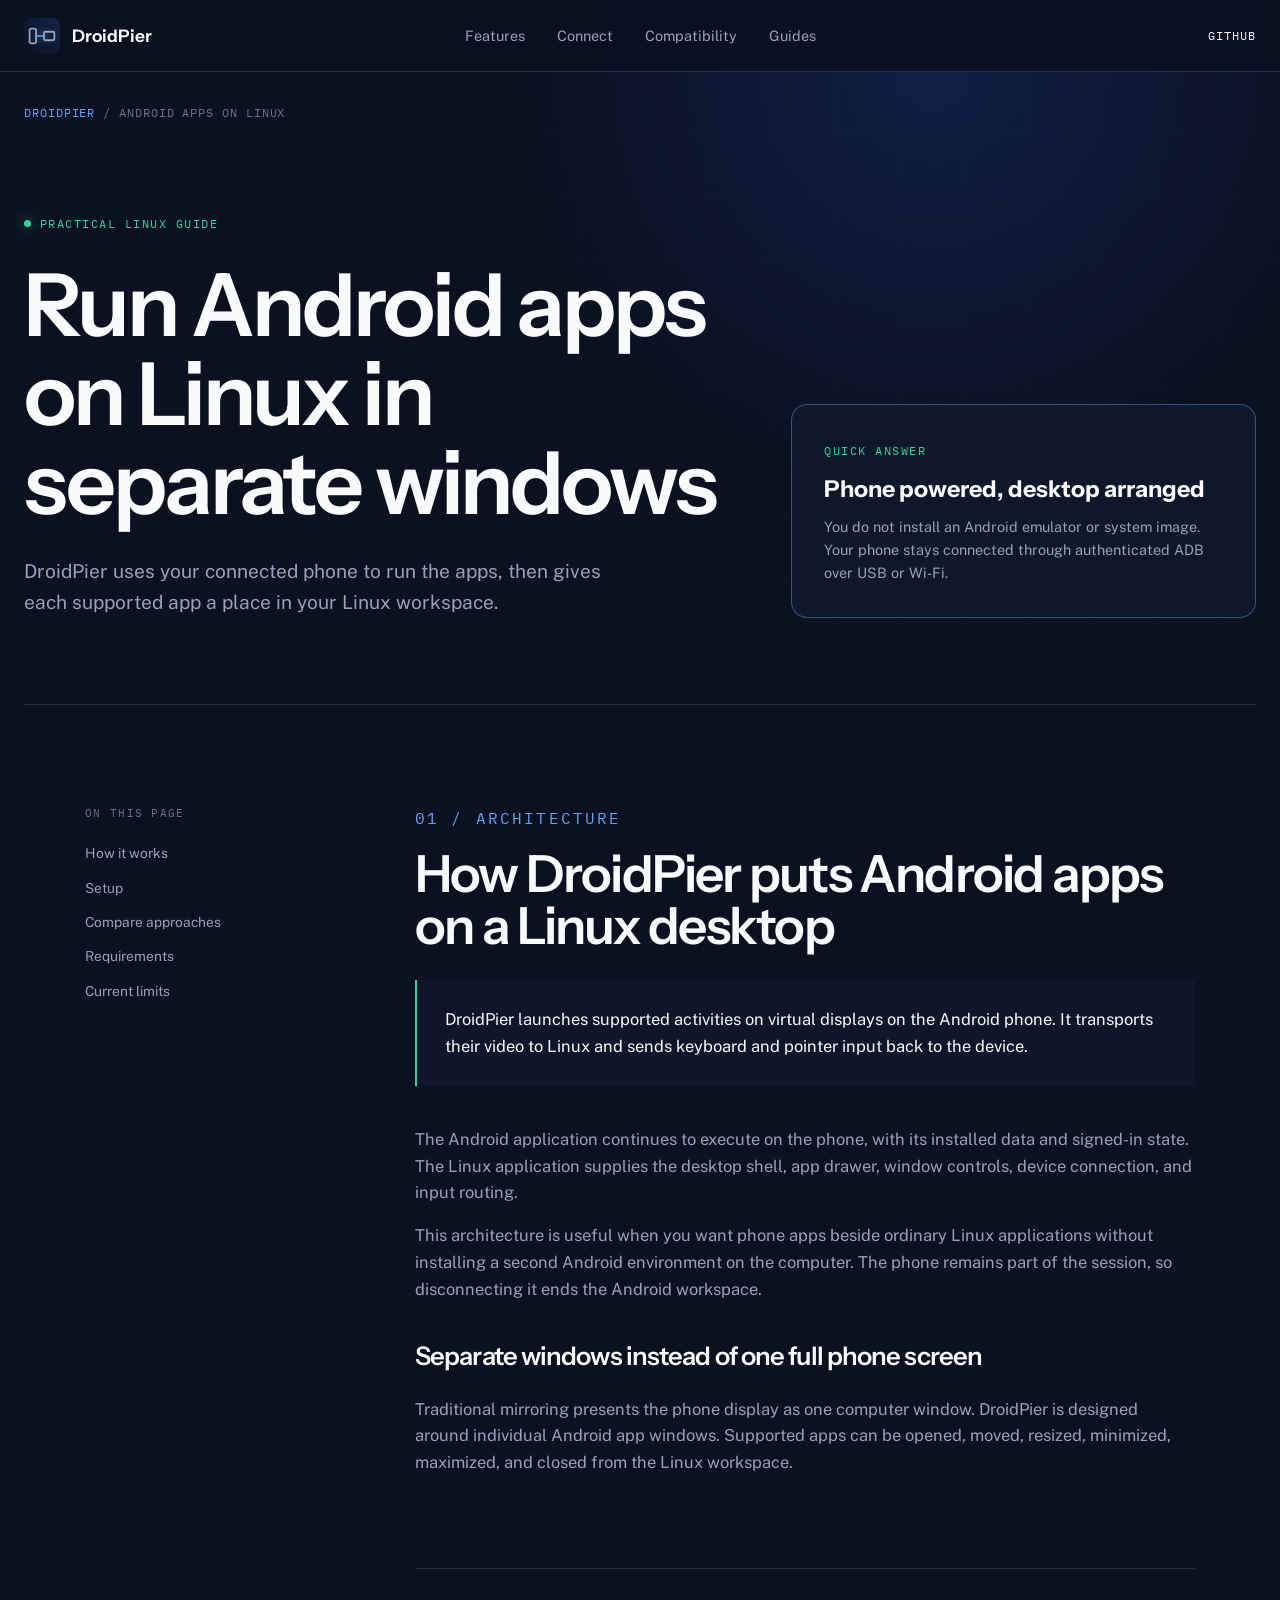
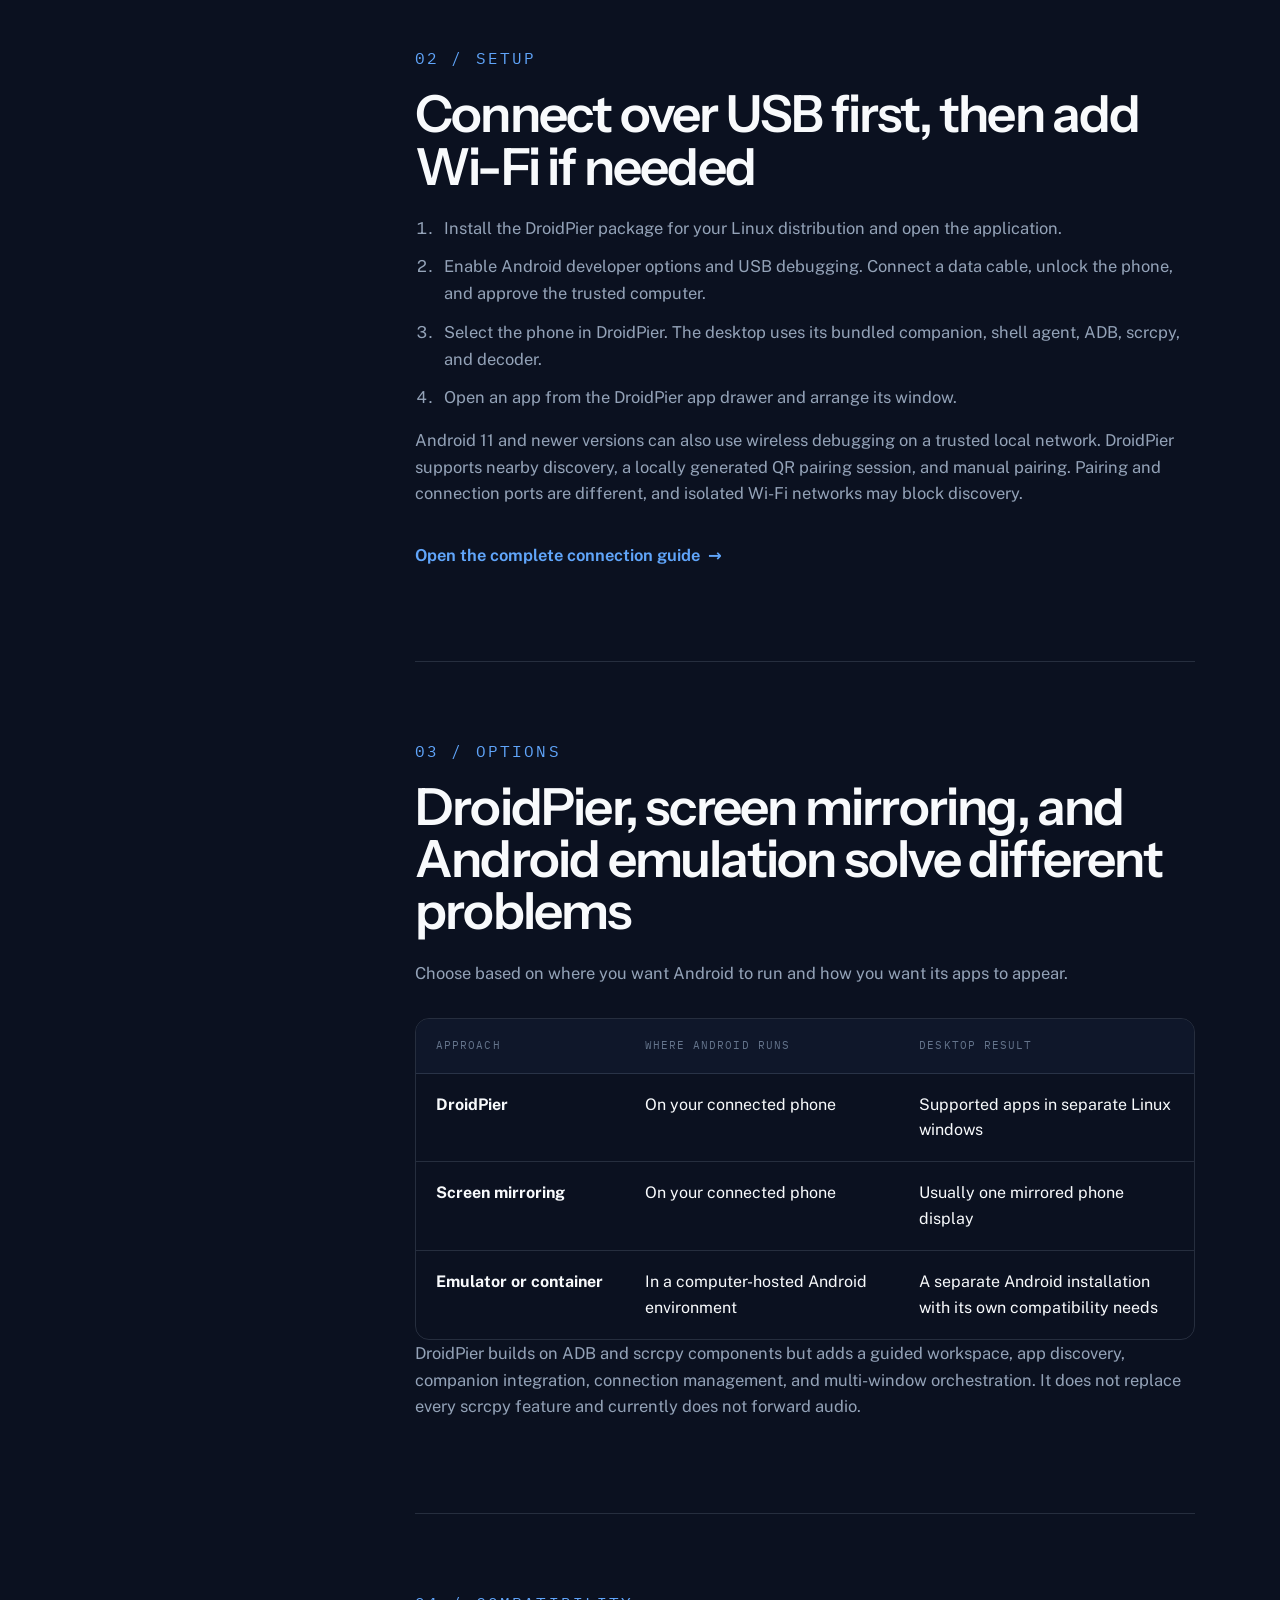
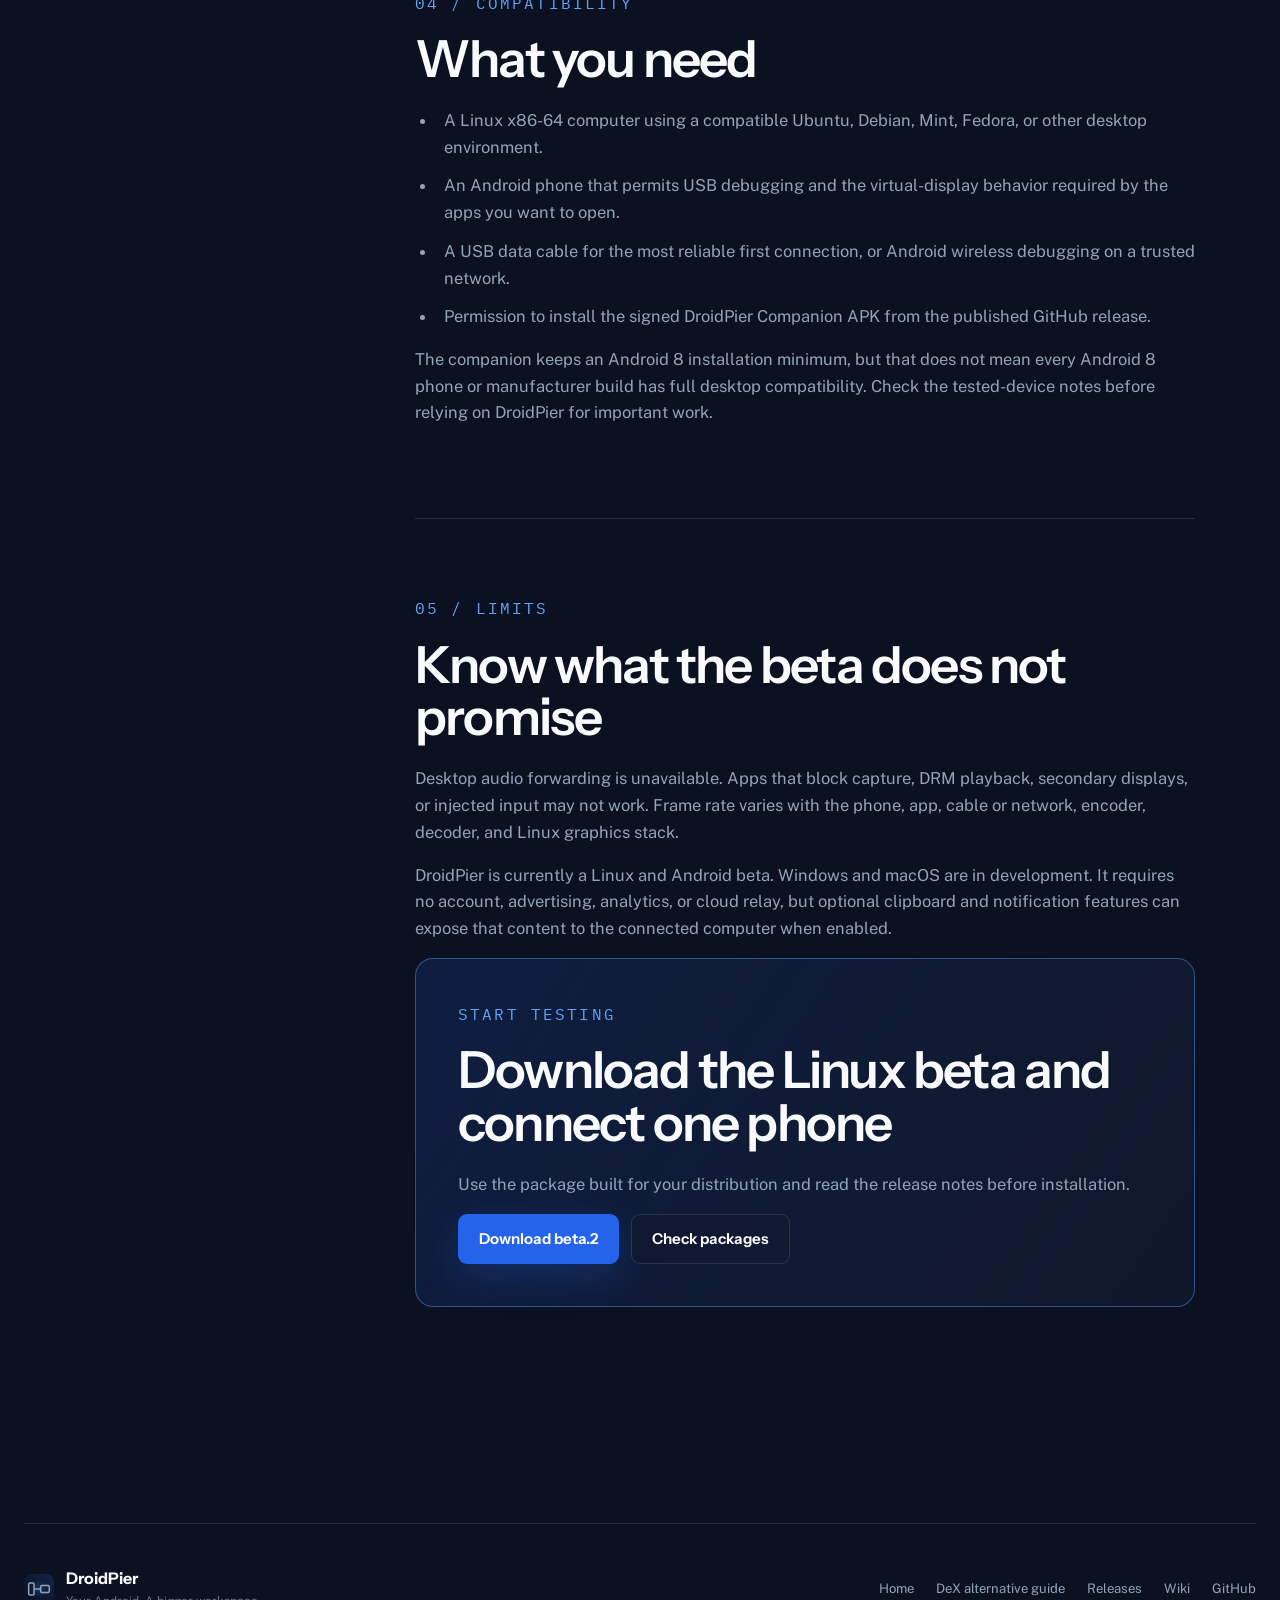
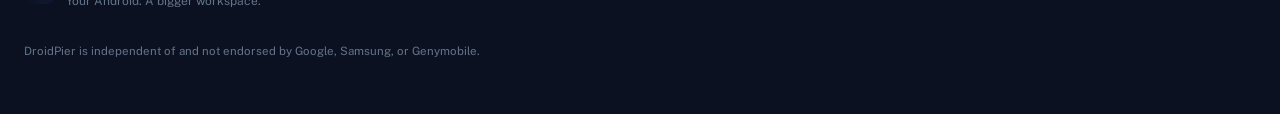
==== site/android-apps-on-linux/index.html @ dd697952 "Add Android desktop search guides" ====
<!doctype html>
<html lang="en">
<head>
  <meta charset="utf-8">
  <meta name="viewport" content="width=device-width, initial-scale=1">
  <title>Run Android Apps on Linux in Separate Windows | DroidPier</title>
  <meta name="description" content="Learn how DroidPier runs Android apps in separate Linux desktop windows using your phone, ADB, and scrcpy over USB or Wi-Fi.">
  <meta name="theme-color" content="#0b1120">
  <meta name="robots" content="index, follow, max-image-preview:large">
  <link rel="canonical" href="https://gysosin.github.io/droidpier/android-apps-on-linux/">
  <link rel="icon" href="../assets/droidpier.svg" type="image/svg+xml">
  <link rel="stylesheet" href="../styles.css">

  <meta property="og:type" content="article">
  <meta property="og:site_name" content="DroidPier">
  <meta property="og:title" content="Run Android apps on Linux in separate windows">
  <meta property="og:description" content="A practical guide to using a connected Android phone as an app source for a Linux desktop workspace.">
  <meta property="og:url" content="https://gysosin.github.io/droidpier/android-apps-on-linux/">
  <meta property="og:image" content="https://gysosin.github.io/droidpier/assets/social-preview.jpg">
  <meta name="twitter:card" content="summary_large_image">

  <script type="application/ld+json">
  {
    "@context": "https://schema.org",
    "@graph": [
      {
        "@type": "TechArticle",
        "headline": "Run Android apps on Linux in separate windows",
        "description": "A guide to running Android phone apps in separate Linux desktop windows with DroidPier.",
        "url": "https://gysosin.github.io/droidpier/android-apps-on-linux/",
        "datePublished": "2026-09-01",
        "dateModified": "2026-09-01",
        "author": {"@type": "Organization", "name": "DroidPier maintainers"},
        "publisher": {"@type": "Organization", "name": "DroidPier"},
        "image": "https://gysosin.github.io/droidpier/assets/social-preview.jpg"
      },
      {
        "@type": "BreadcrumbList",
        "itemListElement": [
          {"@type": "ListItem", "position": 1, "name": "DroidPier", "item": "https://gysosin.github.io/droidpier/"},
          {"@type": "ListItem", "position": 2, "name": "Android apps on Linux", "item": "https://gysosin.github.io/droidpier/android-apps-on-linux/"}
        ]
      }
    ]
  }
  </script>
</head>
<body>
  <a class="skip-link" href="#article">Skip to content</a>
  <header class="site-header">
    <a class="brand" href="../" aria-label="DroidPier home">
      <img src="../assets/droidpier.svg" alt="" width="36" height="36">
      <span>DroidPier</span>
    </a>
    <nav class="main-nav" aria-label="Primary navigation">
      <a href="../#features">Features</a>
      <a href="../#connect">Connect</a>
      <a href="../#compatibility">Compatibility</a>
      <a href="../#guides">Guides</a>
    </nav>
    <a class="header-link" href="https://github.com/gysosin/droidpier">GitHub</a>
  </header>

  <main class="article-page" id="article">
    <nav class="breadcrumbs" aria-label="Breadcrumb">
      <a href="../">DroidPier</a> / Android apps on Linux
    </nav>

    <header class="article-hero">
      <div data-reveal>
        <p class="eyebrow"><span class="status-dot" aria-hidden="true"></span> Practical Linux guide</p>
        <h1>Run Android apps on Linux in separate windows</h1>
        <p class="hero-summary">DroidPier uses your connected phone to run the apps, then gives each supported app a place in your Linux workspace.</p>
      </div>
      <aside class="article-signal" data-reveal>
        <span class="telemetry">QUICK ANSWER</span>
        <strong>Phone powered, desktop arranged</strong>
        <p>You do not install an Android emulator or system image. Your phone stays connected through authenticated ADB over USB or Wi-Fi.</p>
      </aside>
    </header>

    <div class="article-layout">
      <nav class="article-nav" aria-label="On this page">
        <span>On this page</span>
        <a href="#how-it-works">How it works</a>
        <a href="#setup">Setup</a>
        <a href="#compare">Compare approaches</a>
        <a href="#requirements">Requirements</a>
        <a href="#limits">Current limits</a>
      </nav>

      <article class="prose">
        <section id="how-it-works" data-reveal>
          <p class="section-index">01 / Architecture</p>
          <h2>How DroidPier puts Android apps on a Linux desktop</h2>
          <div class="answer-box">
            <p>DroidPier launches supported activities on virtual displays on the Android phone. It transports their video to Linux and sends keyboard and pointer input back to the device.</p>
          </div>
          <p>The Android application continues to execute on the phone, with its installed data and signed-in state. The Linux application supplies the desktop shell, app drawer, window controls, device connection, and input routing.</p>
          <p>This architecture is useful when you want phone apps beside ordinary Linux applications without installing a second Android environment on the computer. The phone remains part of the session, so disconnecting it ends the Android workspace.</p>
          <h3>Separate windows instead of one full phone screen</h3>
          <p>Traditional mirroring presents the phone display as one computer window. DroidPier is designed around individual Android app windows. Supported apps can be opened, moved, resized, minimized, maximized, and closed from the Linux workspace.</p>
        </section>

        <section id="setup" data-reveal>
          <p class="section-index">02 / Setup</p>
          <h2>Connect over USB first, then add Wi-Fi if needed</h2>
          <ol>
            <li>Install the DroidPier package for your Linux distribution and open the application.</li>
            <li>Enable Android developer options and USB debugging. Connect a data cable, unlock the phone, and approve the trusted computer.</li>
            <li>Select the phone in DroidPier. The desktop uses its bundled companion, shell agent, ADB, scrcpy, and decoder.</li>
            <li>Open an app from the DroidPier app drawer and arrange its window.</li>
          </ol>
          <p>Android 11 and newer versions can also use wireless debugging on a trusted local network. DroidPier supports nearby discovery, a locally generated QR pairing session, and manual pairing. Pairing and connection ports are different, and isolated Wi-Fi networks may block discovery.</p>
          <p><a class="text-link" href="https://github.com/gysosin/droidpier/blob/main/docs/USER_GUIDE.md">Open the complete connection guide <span aria-hidden="true">→</span></a></p>
        </section>

        <section id="compare" data-reveal>
          <p class="section-index">03 / Options</p>
          <h2>DroidPier, screen mirroring, and Android emulation solve different problems</h2>
          <p>Choose based on where you want Android to run and how you want its apps to appear.</p>
          <div class="comparison" role="table" aria-label="Android on Linux approaches">
            <div class="comparison-row" role="row">
              <span role="columnheader">Approach</span><span role="columnheader">Where Android runs</span><span role="columnheader">Desktop result</span>
            </div>
            <div class="comparison-row" role="row">
              <strong role="cell">DroidPier</strong><span role="cell">On your connected phone</span><span role="cell">Supported apps in separate Linux windows</span>
            </div>
            <div class="comparison-row" role="row">
              <strong role="cell">Screen mirroring</strong><span role="cell">On your connected phone</span><span role="cell">Usually one mirrored phone display</span>
            </div>
            <div class="comparison-row" role="row">
              <strong role="cell">Emulator or container</strong><span role="cell">In a computer-hosted Android environment</span><span role="cell">A separate Android installation with its own compatibility needs</span>
            </div>
          </div>
          <p>DroidPier builds on ADB and scrcpy components but adds a guided workspace, app discovery, companion integration, connection management, and multi-window orchestration. It does not replace every scrcpy feature and currently does not forward audio.</p>
        </section>

        <section id="requirements" data-reveal>
          <p class="section-index">04 / Compatibility</p>
          <h2>What you need</h2>
          <ul>
            <li>A Linux x86-64 computer using a compatible Ubuntu, Debian, Mint, Fedora, or other desktop environment.</li>
            <li>An Android phone that permits USB debugging and the virtual-display behavior required by the apps you want to open.</li>
            <li>A USB data cable for the most reliable first connection, or Android wireless debugging on a trusted network.</li>
            <li>Permission to install the signed DroidPier Companion APK from the published GitHub release.</li>
          </ul>
          <p>The companion keeps an Android 8 installation minimum, but that does not mean every Android 8 phone or manufacturer build has full desktop compatibility. Check the tested-device notes before relying on DroidPier for important work.</p>
        </section>

        <section id="limits" data-reveal>
          <p class="section-index">05 / Limits</p>
          <h2>Know what the beta does not promise</h2>
          <p>Desktop audio forwarding is unavailable. Apps that block capture, DRM playback, secondary displays, or injected input may not work. Frame rate varies with the phone, app, cable or network, encoder, decoder, and Linux graphics stack.</p>
          <p>DroidPier is currently a Linux and Android beta. Windows and macOS are in development. It requires no account, advertising, analytics, or cloud relay, but optional clipboard and notification features can expose that content to the connected computer when enabled.</p>
          <div class="article-cta">
            <p class="section-index">Start testing</p>
            <h2>Download the Linux beta and connect one phone</h2>
            <p>Use the package built for your distribution and read the release notes before installation.</p>
            <div class="actions">
              <a class="button button-primary" href="https://github.com/gysosin/droidpier/releases/tag/v0.1.0-beta.2">Download beta.2</a>
              <a class="button button-secondary" href="../#compatibility">Check packages</a>
            </div>
          </div>
        </section>
      </article>
    </div>
  </main>

  <footer>
    <div class="footer-brand">
      <img src="../assets/droidpier.svg" alt="" width="30" height="30">
      <div><strong>DroidPier</strong><span>Your Android. A bigger workspace.</span></div>
    </div>
    <nav aria-label="Project links">
      <a href="../">Home</a>
      <a href="../samsung-dex-alternative-linux/">DeX alternative guide</a>
      <a href="https://github.com/gysosin/droidpier/releases">Releases</a>
      <a href="https://github.com/gysosin/droidpier/wiki">Wiki</a>
      <a href="https://github.com/gysosin/droidpier">GitHub</a>
    </nav>
    <p class="legal">DroidPier is independent of and not endorsed by Google, Samsung, or Genymobile.</p>
  </footer>
  <script src="../site.js" defer></script>
</body>
</html>
---- site/styles.css ----
@font-face {
  font-family: "Instrument Sans";
  src: url("assets/fonts/instrument-sans.woff2") format("woff2");
  font-display: swap;
  font-style: normal;
  font-weight: 400 700;
}

@font-face {
  font-family: "Public Sans";
  src: url("assets/fonts/public-sans.woff2") format("woff2");
  font-display: swap;
  font-style: normal;
  font-weight: 300 800;
}

@font-face {
  font-family: "IBM Plex Mono";
  src: url("assets/fonts/ibm-plex-mono.woff2") format("woff2");
  font-display: swap;
  font-style: normal;
  font-weight: 400;
}

:root {
  color-scheme: dark;
  --ink: #f8fafc;
  --muted: #94a3b8;
  --quiet: #64748b;
  --bg: #0b1120;
  --panel: #111a2e;
  --panel-strong: #16213a;
  --line: rgba(148, 163, 184, 0.2);
  --line-bright: rgba(96, 165, 250, 0.42);
  --signal: #60a5fa;
  --signal-dark: #2563eb;
  --trace: #34d399;
  --display: "Instrument Sans", system-ui, sans-serif;
  --body: "Public Sans", system-ui, sans-serif;
  --mono: "IBM Plex Mono", ui-monospace, monospace;
  --page: min(1240px, calc(100vw - 48px));
}

* { box-sizing: border-box; }
html { scroll-behavior: smooth; scroll-padding-top: 88px; }
body {
  margin: 0;
  color: var(--ink);
  background: var(--bg);
  font-family: var(--body);
  font-size: 16px;
  line-height: 1.62;
  text-rendering: optimizeLegibility;
}

body::before {
  content: "";
  position: fixed;
  inset: 0;
  z-index: -2;
  pointer-events: none;
  background:
    radial-gradient(circle at 73% 8%, rgba(37, 99, 235, 0.18), transparent 34%),
    linear-gradient(rgba(148, 163, 184, 0.025) 1px, transparent 1px),
    linear-gradient(90deg, rgba(148, 163, 184, 0.025) 1px, transparent 1px);
  background-size: auto, 64px 64px, 64px 64px;
}

a { color: inherit; text-decoration: none; }
img { display: block; max-width: 100%; height: auto; }
h1, h2, h3, p, figure { margin-top: 0; }
h1, h2, h3 { font-family: var(--display); line-height: 1.02; letter-spacing: -0.035em; }
h1 { max-width: 780px; margin-bottom: 28px; font-size: clamp(3.2rem, 6.1vw, 5.4rem); font-weight: 620; }
h2 { max-width: 850px; margin-bottom: 22px; font-size: clamp(2.25rem, 5vw, 4.7rem); font-weight: 600; }
h3 { font-size: clamp(1.35rem, 2vw, 2rem); font-weight: 590; }
p { color: var(--muted); }

:focus-visible { outline: 3px solid var(--trace); outline-offset: 4px; }
.skip-link {
  position: fixed;
  top: 12px;
  left: 12px;
  z-index: 100;
  padding: 10px 14px;
  color: var(--bg);
  background: var(--ink);
  transform: translateY(-160%);
}
.skip-link:focus { transform: none; }

.site-header {
  position: sticky;
  top: 0;
  z-index: 20;
  width: 100%;
  min-height: 72px;
  padding: 12px max(24px, calc((100vw - 1240px) / 2));
  display: grid;
  grid-template-columns: 1fr auto 1fr;
  align-items: center;
  gap: 32px;
  border-bottom: 1px solid var(--line);
  background: rgba(11, 17, 32, 0.88);
  backdrop-filter: blur(18px);
}

.brand, .footer-brand { display: flex; align-items: center; gap: 12px; font-family: var(--display); }
.brand { justify-self: start; font-size: 1.08rem; font-weight: 650; }
.brand img, .footer-brand img { border-radius: 8px; }
.main-nav { display: flex; gap: 32px; font-size: 0.9rem; color: var(--muted); }
.main-nav a, .header-link, footer a { transition: color 160ms ease; }
.main-nav a:hover, .header-link:hover, footer a:hover { color: var(--signal); }
.header-link { justify-self: end; font-family: var(--mono); font-size: 0.78rem; letter-spacing: 0.08em; text-transform: uppercase; }

.hero {
  width: var(--page);
  min-height: calc(100vh - 72px);
  margin: 0 auto;
  padding: 92px 0 78px;
  display: grid;
  grid-template-columns: minmax(0, 1.12fr) minmax(500px, 0.88fr);
  align-items: center;
  gap: 64px;
}
.hero-copy { position: relative; z-index: 2; }
.eyebrow, .section-index, .telemetry, .fact-label {
  font-family: var(--mono);
  font-size: 0.72rem;
  letter-spacing: 0.13em;
  text-transform: uppercase;
}
.eyebrow { display: flex; align-items: center; gap: 9px; margin-bottom: 28px; color: var(--trace); }
.status-dot { width: 7px; height: 7px; border-radius: 50%; background: var(--trace); box-shadow: 0 0 14px rgba(52, 211, 153, 0.7); }
.hero-summary { max-width: 620px; margin-bottom: 32px; font-size: clamp(1.08rem, 1.5vw, 1.28rem); }
.actions { display: flex; flex-wrap: wrap; gap: 12px; }
.button {
  min-height: 48px;
  padding: 12px 20px;
  display: inline-flex;
  align-items: center;
  justify-content: center;
  border: 1px solid transparent;
  border-radius: 9px;
  font-family: var(--display);
  font-size: 0.94rem;
  font-weight: 650;
  transition: transform 160ms ease, background-color 160ms ease, border-color 160ms ease;
}
.button:hover { transform: translateY(-2px); }
.button-primary { color: #fff; background: var(--signal-dark); box-shadow: 0 12px 40px rgba(37, 99, 235, 0.25); }
.button-primary:hover { background: #1d4ed8; }
.button-secondary { border-color: var(--line); background: rgba(17, 26, 46, 0.72); }
.button-secondary:hover { border-color: var(--line-bright); }
.release-note { margin: 19px 0 0; font-family: var(--mono); font-size: 0.72rem; }

.hero-visual {
  margin: 0 -4vw 0 0;
  padding: 10px;
  border: 1px solid var(--line-bright);
  border-radius: 16px;
  background: rgba(17, 26, 46, 0.76);
  box-shadow: 0 32px 100px rgba(0, 0, 0, 0.44), 0 0 90px rgba(37, 99, 235, 0.08);
  transform: perspective(1500px) rotateY(-3deg);
}
.hero-visual img { width: 100%; border-radius: 8px; }
.window-bar { height: 34px; padding: 0 8px 8px; display: flex; align-items: center; justify-content: space-between; color: var(--quiet); font-family: var(--mono); font-size: 0.62rem; letter-spacing: 0.12em; }
.hero-visual figcaption { padding: 10px 6px 2px; color: var(--quiet); font-size: 0.72rem; }

.fact-strip {
  width: var(--page);
  margin: 0 auto;
  display: grid;
  grid-template-columns: repeat(4, 1fr);
  border-top: 1px solid var(--line);
  border-bottom: 1px solid var(--line);
}
.fact-strip > div { padding: 24px 28px; border-right: 1px solid var(--line); }
.fact-strip > div:last-child { border-right: 0; }
.fact-label { display: block; margin-bottom: 3px; color: var(--quiet); }
.fact-strip strong { font-family: var(--display); font-size: 0.98rem; }

.section { width: var(--page); margin: 0 auto; padding: 150px 0; }
.section-intro { display: grid; grid-template-columns: 0.36fr 1.2fr 0.72fr; gap: 42px; align-items: start; margin-bottom: 70px; }
.section-intro.compact { grid-template-columns: 0.36fr 1.8fr; }
.section-index { color: var(--signal); }
.section-intro p:last-child { font-size: 1.03rem; }

.feature-grid { display: grid; grid-template-columns: 1.12fr 0.88fr; gap: 18px; }
.feature {
  overflow: hidden;
  border: 1px solid var(--line);
  border-radius: 18px;
  background: rgba(17, 26, 46, 0.74);
}
.feature-copy { padding: 42px 42px 28px; }
.feature h3 { margin: 13px 0 15px; }
.feature p { margin-bottom: 0; }
.telemetry { color: var(--trace); }
.feature img { width: calc(100% - 36px); margin: 0 18px 18px; border: 1px solid var(--line); border-radius: 10px; }
.feature-large { grid-row: span 2; }
.feature-connect { align-self: stretch; }
.feature-privacy { padding: 40px; border-color: rgba(52, 211, 153, 0.28); background: linear-gradient(135deg, rgba(17, 26, 46, 0.9), rgba(20, 46, 52, 0.65)); }
.text-link { display: inline-flex; gap: 8px; margin-top: 18px; color: var(--signal); font-weight: 650; }

.connect { border-top: 1px solid var(--line); }
.link-rail { margin: 0; padding: 0; list-style: none; border-top: 1px solid var(--line); }
.link-rail li { position: relative; display: grid; grid-template-columns: 120px 1fr; gap: 38px; padding: 42px 0; border-bottom: 1px solid var(--line); }
.rail-node { width: 48px; height: 48px; display: grid; place-items: center; border: 1px solid var(--line-bright); border-radius: 50%; color: var(--signal); font-family: var(--mono); font-size: 0.75rem; }
.link-rail h3 { margin: 4px 0 12px; }
.link-rail p { max-width: 760px; margin-bottom: 0; }
.inline-note { max-width: 770px; margin: 34px 0 0 158px; padding-left: 18px; border-left: 2px solid var(--trace); }
.inline-note strong { color: var(--ink); }

.compatibility { border-top: 1px solid var(--line); }
.package-table { border: 1px solid var(--line); border-radius: 16px; overflow: hidden; }
.package-row { min-height: 68px; padding: 16px 24px; display: grid; grid-template-columns: 1.4fr 1fr 0.65fr; align-items: center; border-bottom: 1px solid var(--line); }
.package-row:last-child { border-bottom: 0; }
.package-head { min-height: 48px; color: var(--quiet); background: rgba(17, 26, 46, 0.72); font-family: var(--mono); font-size: 0.68rem; letter-spacing: 0.12em; text-transform: uppercase; }
.package-row span { color: var(--muted); }
.status { width: fit-content; padding: 5px 9px; border-radius: 99px; font-family: var(--mono); font-size: 0.7rem; }
.status.beta { color: var(--trace); background: rgba(52, 211, 153, 0.1); }
.status.planned { color: var(--muted); background: rgba(148, 163, 184, 0.1); }
.limitations { margin-top: 28px; padding: 34px; border-left: 2px solid var(--signal); background: rgba(17, 26, 46, 0.55); }
.limitations h3 { margin-bottom: 12px; }
.limitations p { max-width: 900px; }

.guide-section { border-top: 1px solid var(--line); }
.guide-links { display: grid; grid-template-columns: 1.16fr 0.84fr; gap: 18px; }
.guide-link { min-height: 350px; padding: 44px; display: flex; flex-direction: column; justify-content: flex-end; border: 1px solid var(--line); border-radius: 18px; background: rgba(17, 26, 46, 0.74); transition: transform 180ms ease, border-color 180ms ease, background-color 180ms ease; }
.guide-link:first-child { background: linear-gradient(145deg, rgba(37, 99, 235, 0.18), rgba(17, 26, 46, 0.78) 58%); }
.guide-link:hover { transform: translateY(-3px); border-color: var(--line-bright); }
.guide-link h3 { max-width: 630px; margin: 16px 0; font-size: clamp(1.75rem, 3vw, 3rem); }
.guide-link p { max-width: 620px; }
.guide-link strong { margin-top: 20px; color: var(--signal); }

.article-page { width: var(--page); margin: 0 auto; }
.breadcrumbs { padding: 32px 0 0; color: var(--quiet); font-family: var(--mono); font-size: 0.72rem; letter-spacing: 0.08em; text-transform: uppercase; }
.breadcrumbs a { color: var(--signal); }
.article-hero { padding: 92px 0 86px; display: grid; grid-template-columns: minmax(0, 1.2fr) minmax(360px, 0.8fr); gap: 70px; align-items: end; border-bottom: 1px solid var(--line); }
.article-hero h1 { max-width: 900px; font-size: clamp(3.2rem, 6.8vw, 6.4rem); }
.article-hero .hero-summary { margin-bottom: 0; }
.article-signal { padding: 32px; border: 1px solid var(--line-bright); border-radius: 16px; background: rgba(17, 26, 46, 0.78); }
.article-signal strong { display: block; margin: 12px 0; font-family: var(--display); font-size: 1.45rem; line-height: 1.2; }
.article-signal p { margin-bottom: 0; font-size: 0.9rem; }
.article-layout { padding: 100px 0 140px; display: grid; grid-template-columns: 250px minmax(0, 780px); gap: 80px; justify-content: center; }
.article-nav { position: sticky; top: 104px; align-self: start; display: grid; gap: 12px; color: var(--muted); font-size: 0.86rem; }
.article-nav span { margin-bottom: 8px; color: var(--quiet); font-family: var(--mono); font-size: 0.68rem; letter-spacing: 0.12em; text-transform: uppercase; }
.article-nav a:hover { color: var(--signal); }
.prose section { padding: 0 0 76px; scroll-margin-top: 100px; }
.prose section + section { padding-top: 76px; border-top: 1px solid var(--line); }
.prose h2 { font-size: clamp(2rem, 4vw, 3.6rem); }
.prose h3 { margin-top: 38px; line-height: 1.15; }
.prose p, .prose li { font-size: 1.03rem; }
.prose ul, .prose ol { padding-left: 22px; color: var(--muted); }
.prose li { margin-bottom: 12px; padding-left: 7px; }
.answer-box { margin: 28px 0 40px; padding: 26px 28px; border-left: 2px solid var(--trace); background: rgba(17, 26, 46, 0.66); }
.answer-box p { margin: 0; color: var(--ink); }
.comparison { margin-top: 32px; border: 1px solid var(--line); border-radius: 14px; overflow: hidden; }
.comparison-row { padding: 18px 20px; display: grid; grid-template-columns: 1fr 1.35fr 1.35fr; gap: 20px; border-bottom: 1px solid var(--line); }
.comparison-row:last-child { border-bottom: 0; }
.comparison-row:first-child { color: var(--quiet); background: rgba(17, 26, 46, 0.8); font-family: var(--mono); font-size: 0.67rem; letter-spacing: 0.1em; text-transform: uppercase; }
.article-cta { padding: 42px; border: 1px solid var(--line-bright); border-radius: 18px; background: linear-gradient(125deg, rgba(37, 99, 235, 0.16), rgba(17, 26, 46, 0.76)); }
.article-cta h2 { font-size: clamp(2rem, 4vw, 3.3rem); }

.faq { border-top: 1px solid var(--line); }
.faq-list { max-width: 920px; margin-left: auto; }
details { border-top: 1px solid var(--line); }
details:last-child { border-bottom: 1px solid var(--line); }
summary { position: relative; padding: 27px 48px 27px 0; cursor: pointer; font-family: var(--display); font-size: 1.25rem; font-weight: 580; list-style: none; }
summary::-webkit-details-marker { display: none; }
summary::after { content: "+"; position: absolute; right: 6px; color: var(--signal); font-family: var(--mono); font-size: 1.4rem; font-weight: 400; }
details[open] summary::after { content: "-"; }
details p { max-width: 760px; padding: 0 0 28px; margin-bottom: 0; }

.download { width: var(--page); margin: 0 auto 64px; padding: 70px; display: flex; align-items: flex-end; justify-content: space-between; gap: 54px; border: 1px solid var(--line-bright); border-radius: 20px; background: linear-gradient(115deg, rgba(37, 99, 235, 0.17), rgba(17, 26, 46, 0.84) 52%, rgba(52, 211, 153, 0.08)); }
.download h2 { max-width: 680px; font-size: clamp(2.2rem, 4.6vw, 4.6rem); }
.download p:not(.section-index) { max-width: 650px; margin-bottom: 0; }
.download .actions { flex-shrink: 0; }

footer { width: var(--page); margin: 0 auto; padding: 42px 0 54px; display: grid; grid-template-columns: 1fr auto; gap: 30px; align-items: center; border-top: 1px solid var(--line); }
.footer-brand strong, .footer-brand span { display: block; }
.footer-brand span { color: var(--quiet); font-family: var(--body); font-size: 0.75rem; }
footer nav { display: flex; flex-wrap: wrap; justify-content: flex-end; gap: 22px; color: var(--muted); font-size: 0.82rem; }
.legal { grid-column: 1 / -1; margin: 0; color: var(--quiet); font-size: 0.72rem; }

.js [data-reveal] { opacity: 0; transform: translateY(18px); transition: opacity 650ms ease, transform 650ms ease; }
.js [data-reveal].is-visible { opacity: 1; transform: none; }

@media (max-width: 1080px) {
  .hero { min-height: auto; grid-template-columns: 1fr; padding-top: 76px; }
  .hero-copy { max-width: 850px; }
  .hero-visual { width: min(980px, 100%); margin: 0; transform: none; }
  .section-intro { grid-template-columns: 0.3fr 1.15fr; }
  .section-intro > p:last-child { grid-column: 2; }
  .feature-grid { grid-template-columns: 1fr; }
  .guide-links { grid-template-columns: 1fr; }
  .feature-large { grid-row: auto; }
  .feature img { max-height: 620px; object-fit: cover; object-position: top; }
  .download { align-items: flex-start; flex-direction: column; }
  .article-hero { grid-template-columns: 1fr; }
  .article-layout { grid-template-columns: 1fr; }
  .article-nav { position: static; padding-bottom: 28px; border-bottom: 1px solid var(--line); }
}

@media (max-width: 760px) {
  :root { --page: calc(100vw - 32px); }
  .site-header { min-height: 64px; padding: 10px 16px; grid-template-columns: 1fr auto; }
  .main-nav { display: none; }
  .hero { padding: 62px 0 58px; gap: 44px; }
  h1 { font-size: clamp(3rem, 15vw, 4.7rem); }
  .hero-visual { padding: 7px; border-radius: 12px; }
  .window-bar { height: 28px; }
  .fact-strip { grid-template-columns: 1fr 1fr; }
  .fact-strip > div { padding: 18px; }
  .fact-strip > div:nth-child(2) { border-right: 0; }
  .fact-strip > div:nth-child(-n+2) { border-bottom: 1px solid var(--line); }
  .section { padding: 100px 0; }
  .section-intro, .section-intro.compact { grid-template-columns: 1fr; gap: 14px; margin-bottom: 46px; }
  .section-intro > p:last-child { grid-column: auto; }
  .feature-copy, .feature-privacy { padding: 28px; }
  .feature img { width: calc(100% - 20px); margin: 0 10px 10px; }
  .link-rail li { grid-template-columns: 56px 1fr; gap: 18px; padding: 32px 0; }
  .rail-node { width: 42px; height: 42px; }
  .inline-note { margin-left: 74px; }
  .package-row { grid-template-columns: 1fr auto; gap: 3px 16px; padding: 16px 18px; }
  .package-row > :nth-child(2) { grid-column: 1; grid-row: 2; }
  .package-row > :nth-child(3) { grid-column: 2; grid-row: 1 / span 2; }
  .package-head { display: none; }
  .download { padding: 42px 28px; }
  .guide-link { min-height: 310px; padding: 30px; }
  .article-hero { padding: 68px 0 64px; gap: 38px; }
  .article-hero h1 { font-size: clamp(3rem, 14vw, 4.7rem); }
  .article-layout { padding: 70px 0 100px; gap: 48px; }
  .prose section { padding-bottom: 58px; }
  .prose section + section { padding-top: 58px; }
  .comparison-row { grid-template-columns: 1fr; gap: 5px; }
  .comparison-row:first-child { display: none; }
  .comparison-row strong { color: var(--signal); }
  .article-cta { padding: 30px; }
  footer { grid-template-columns: 1fr; }
  footer nav { justify-content: flex-start; }
}

@media (prefers-reduced-motion: reduce) {
  html { scroll-behavior: auto; }
  *, *::before, *::after { scroll-behavior: auto !important; transition-duration: 0.01ms !important; animation-duration: 0.01ms !important; animation-iteration-count: 1 !important; }
  .js [data-reveal] { opacity: 1; transform: none; }
}
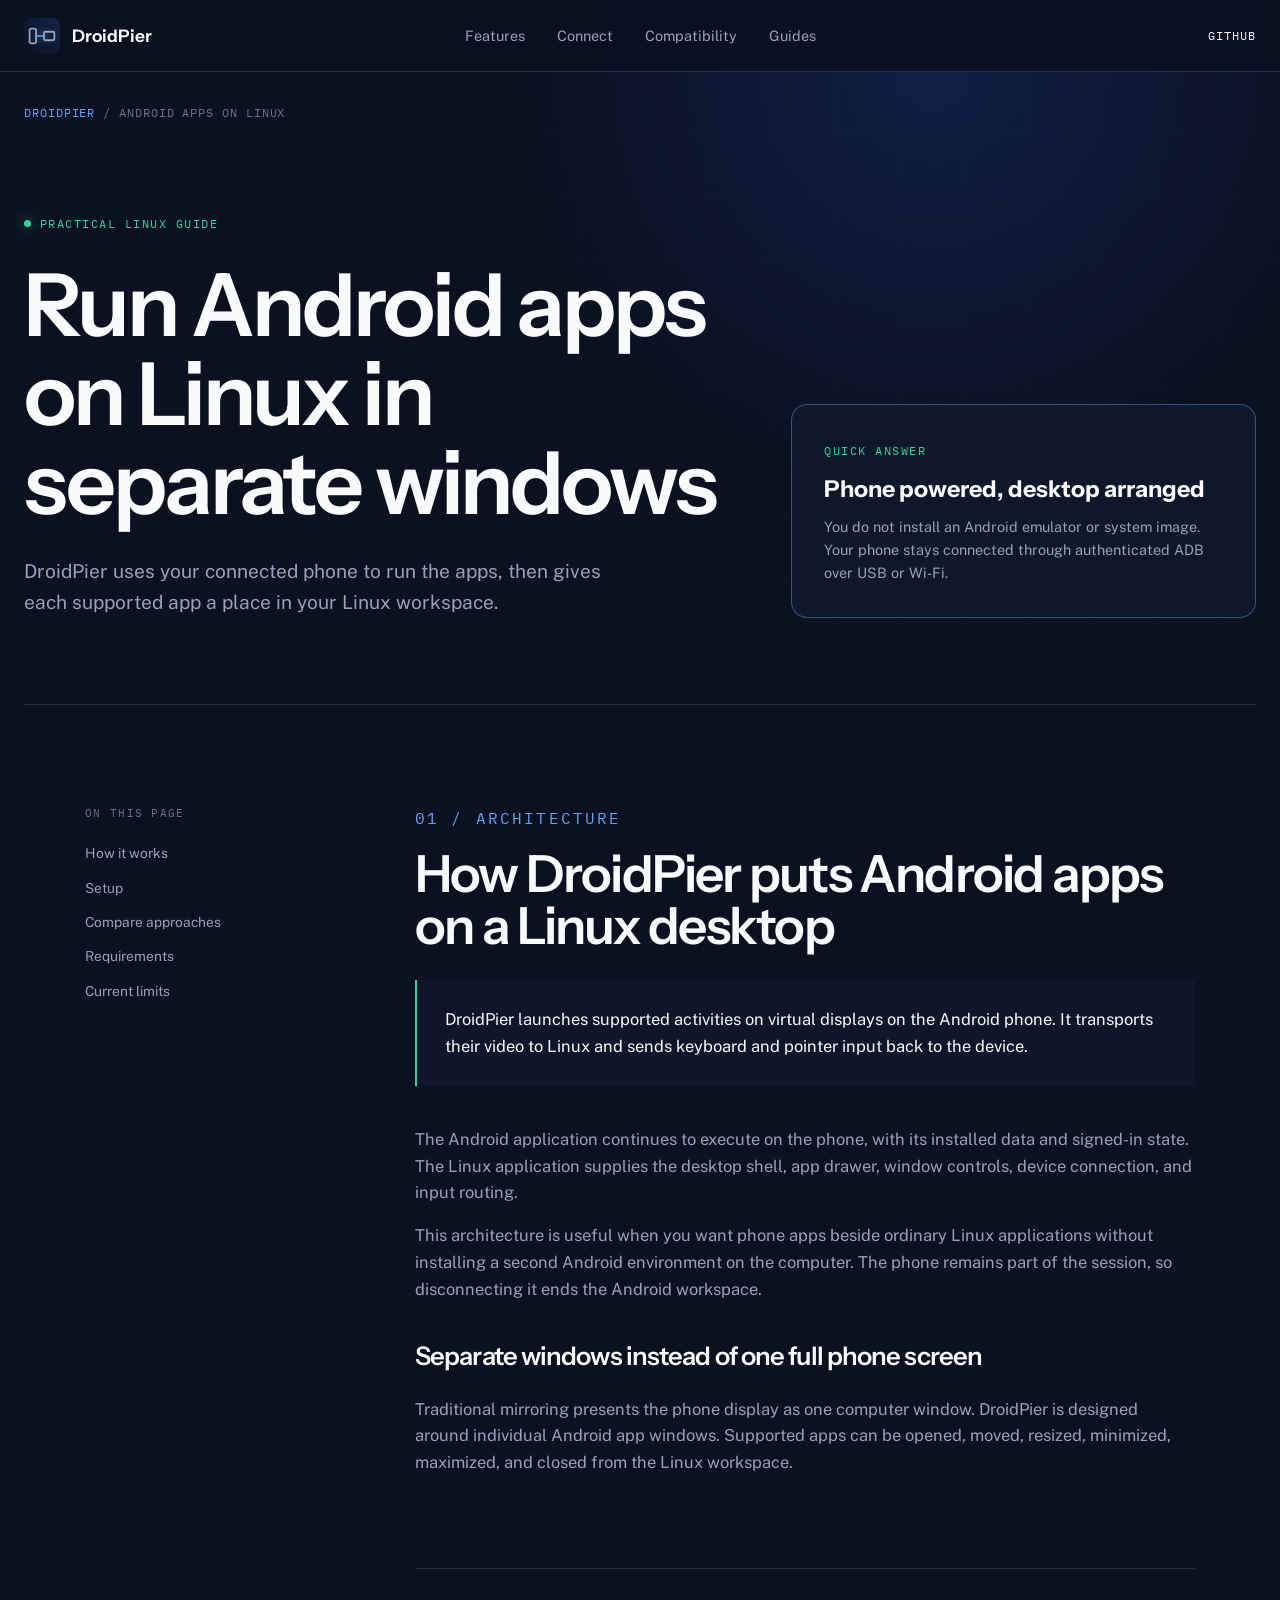
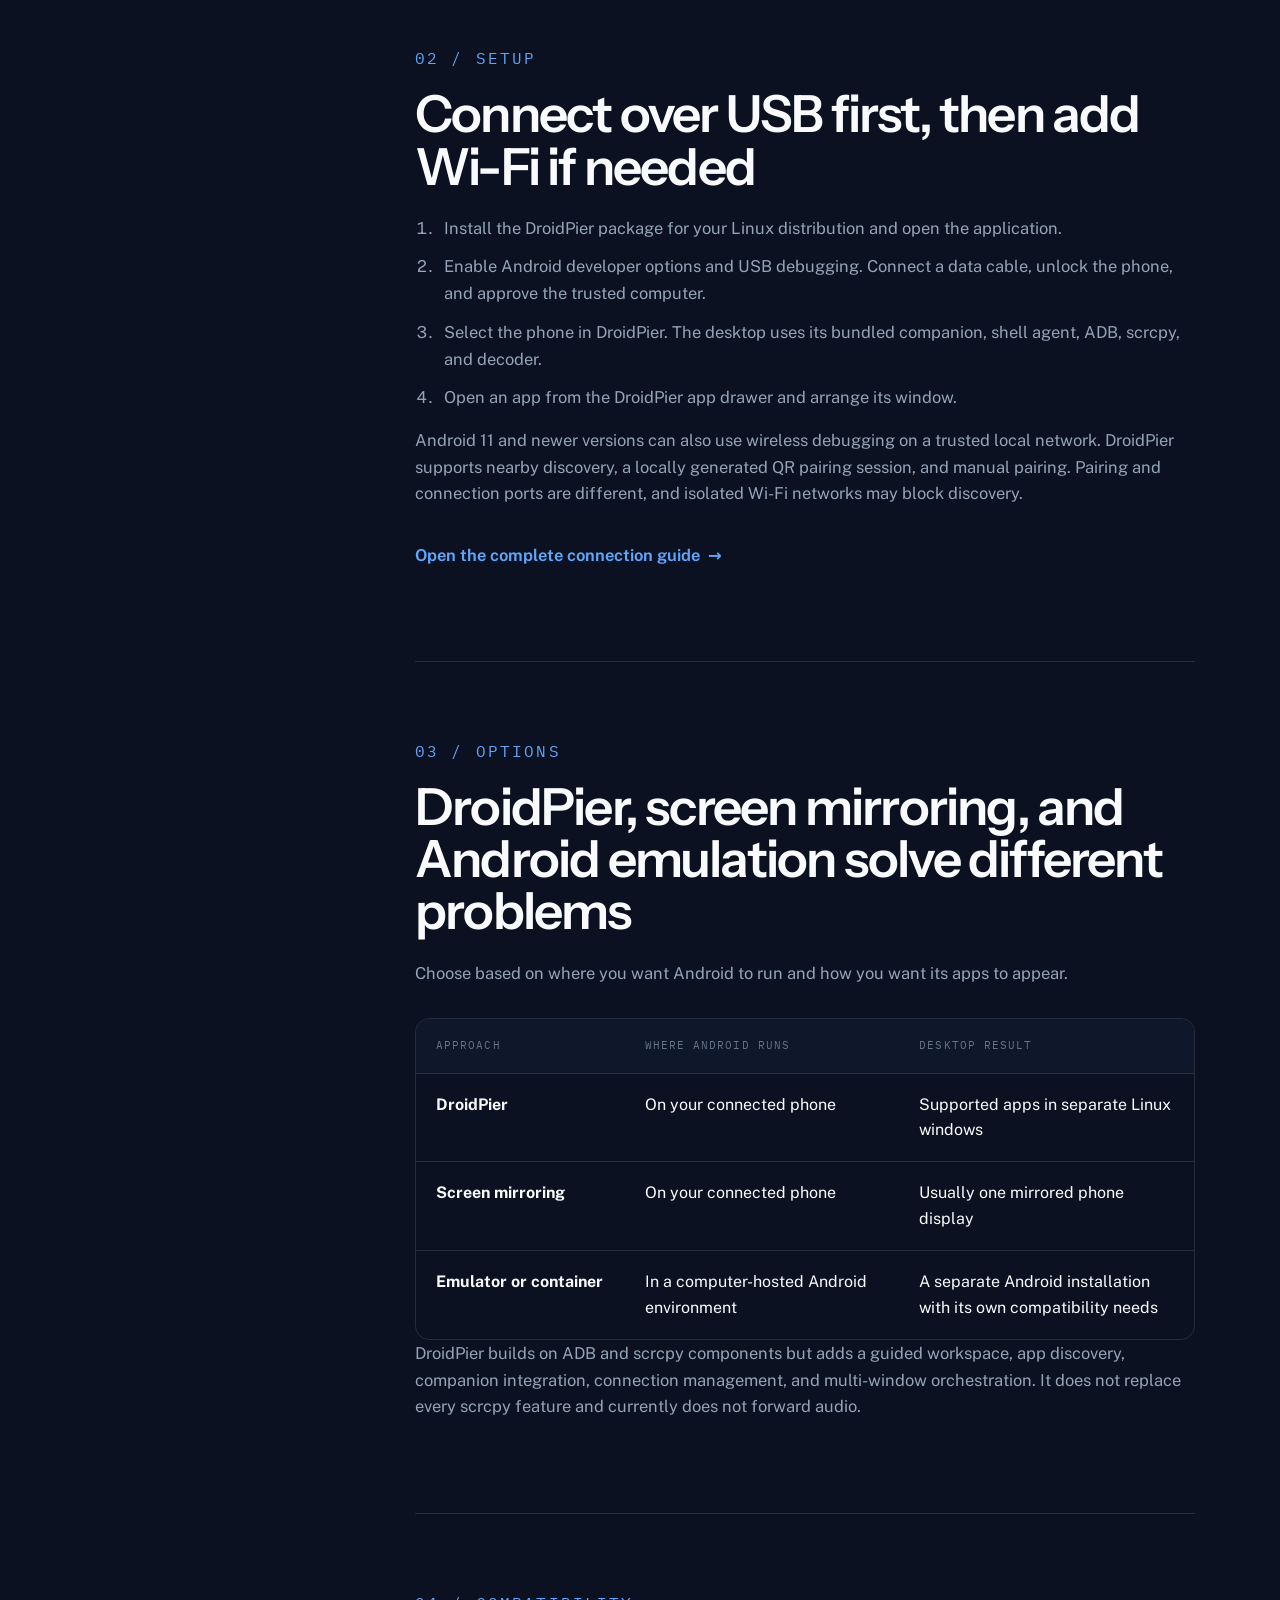
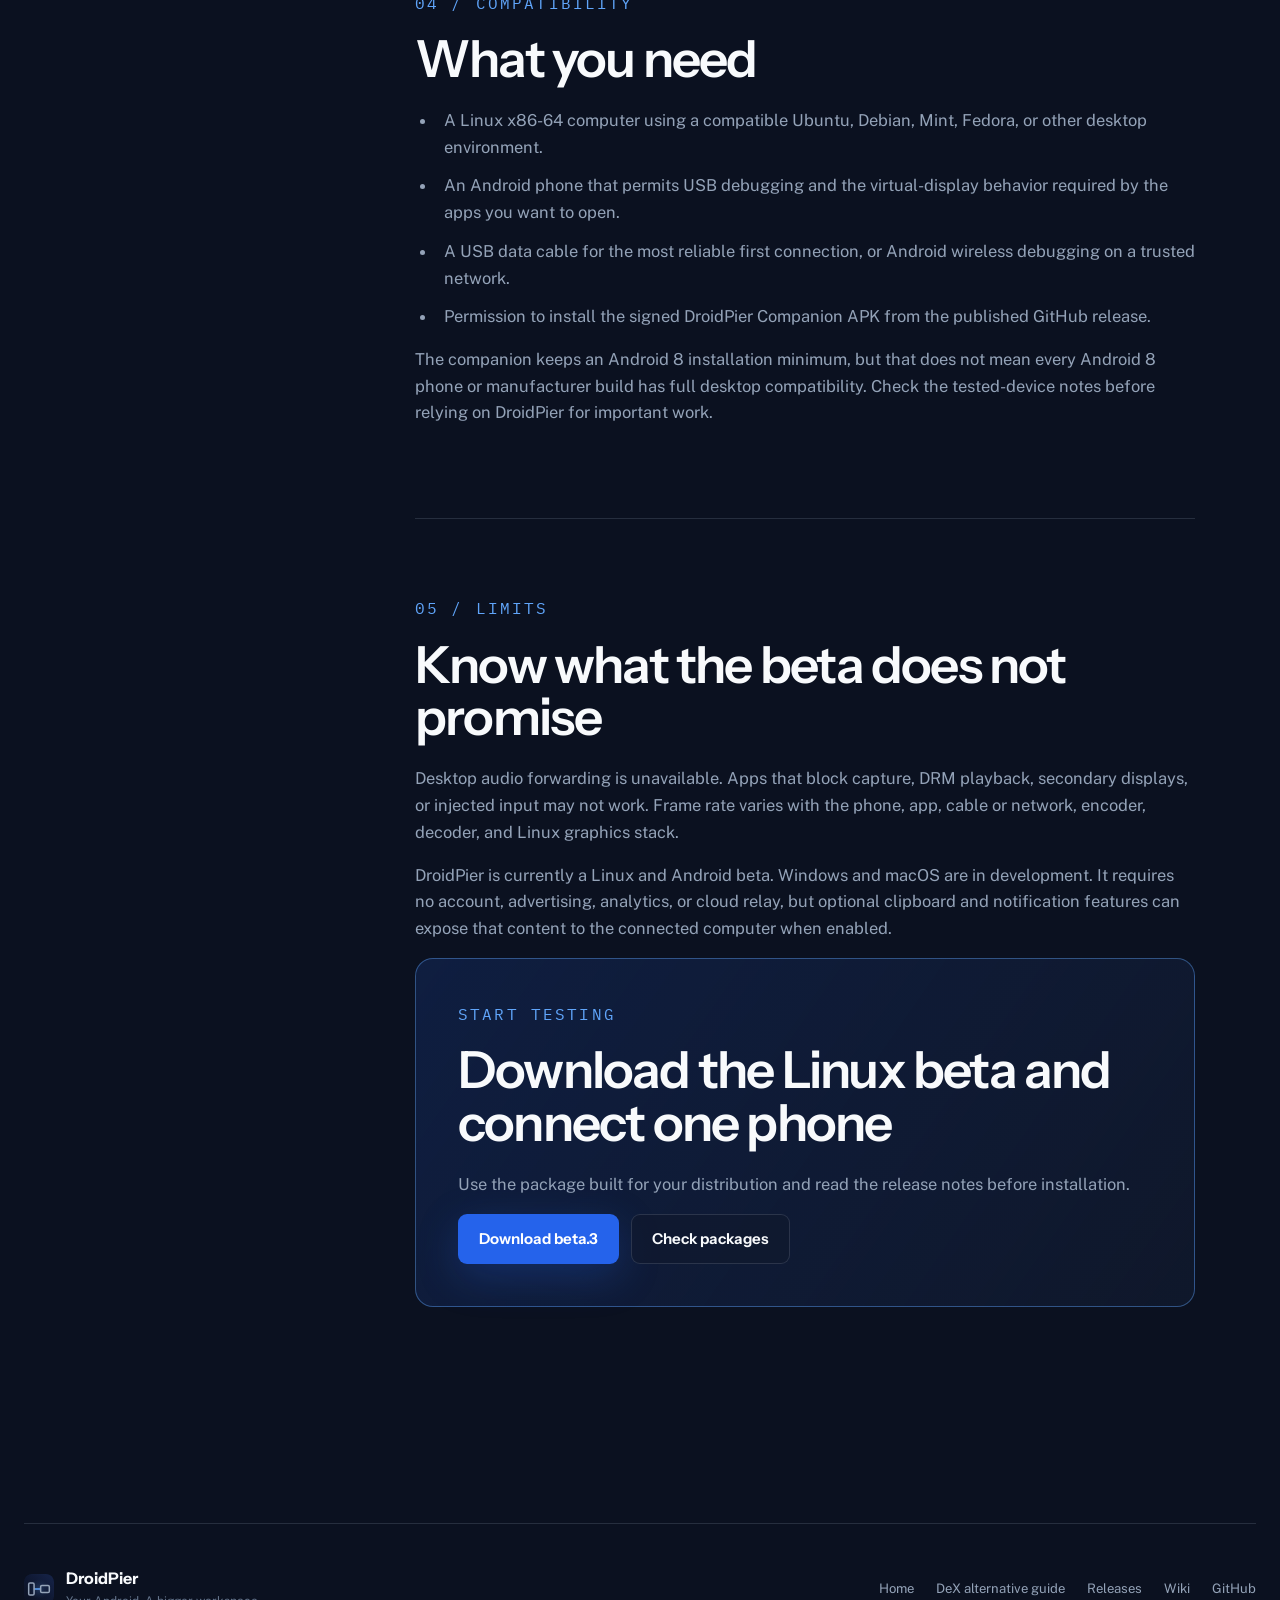
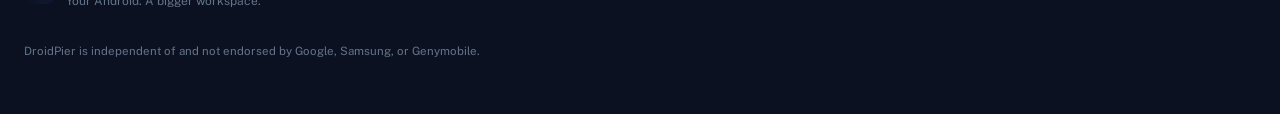
==== commit 0e47cdfc: "docs(site): point the download buttons at beta.3 The site's three pages carry the version in seven p" ====
--- a/site/android-apps-on-linux/index.html
+++ b/site/android-apps-on-linux/index.html
@@ -158,7 +158,7 @@
             <h2>Download the Linux beta and connect one phone</h2>
             <p>Use the package built for your distribution and read the release notes before installation.</p>
             <div class="actions">
-              <a class="button button-primary" href="https://github.com/gysosin/droidpier/releases/tag/v0.1.0-beta.2">Download beta.2</a>
+              <a class="button button-primary" href="https://github.com/gysosin/droidpier/releases/tag/v0.1.0-beta.3">Download beta.3</a>
               <a class="button button-secondary" href="../#compatibility">Check packages</a>
             </div>
           </div>
